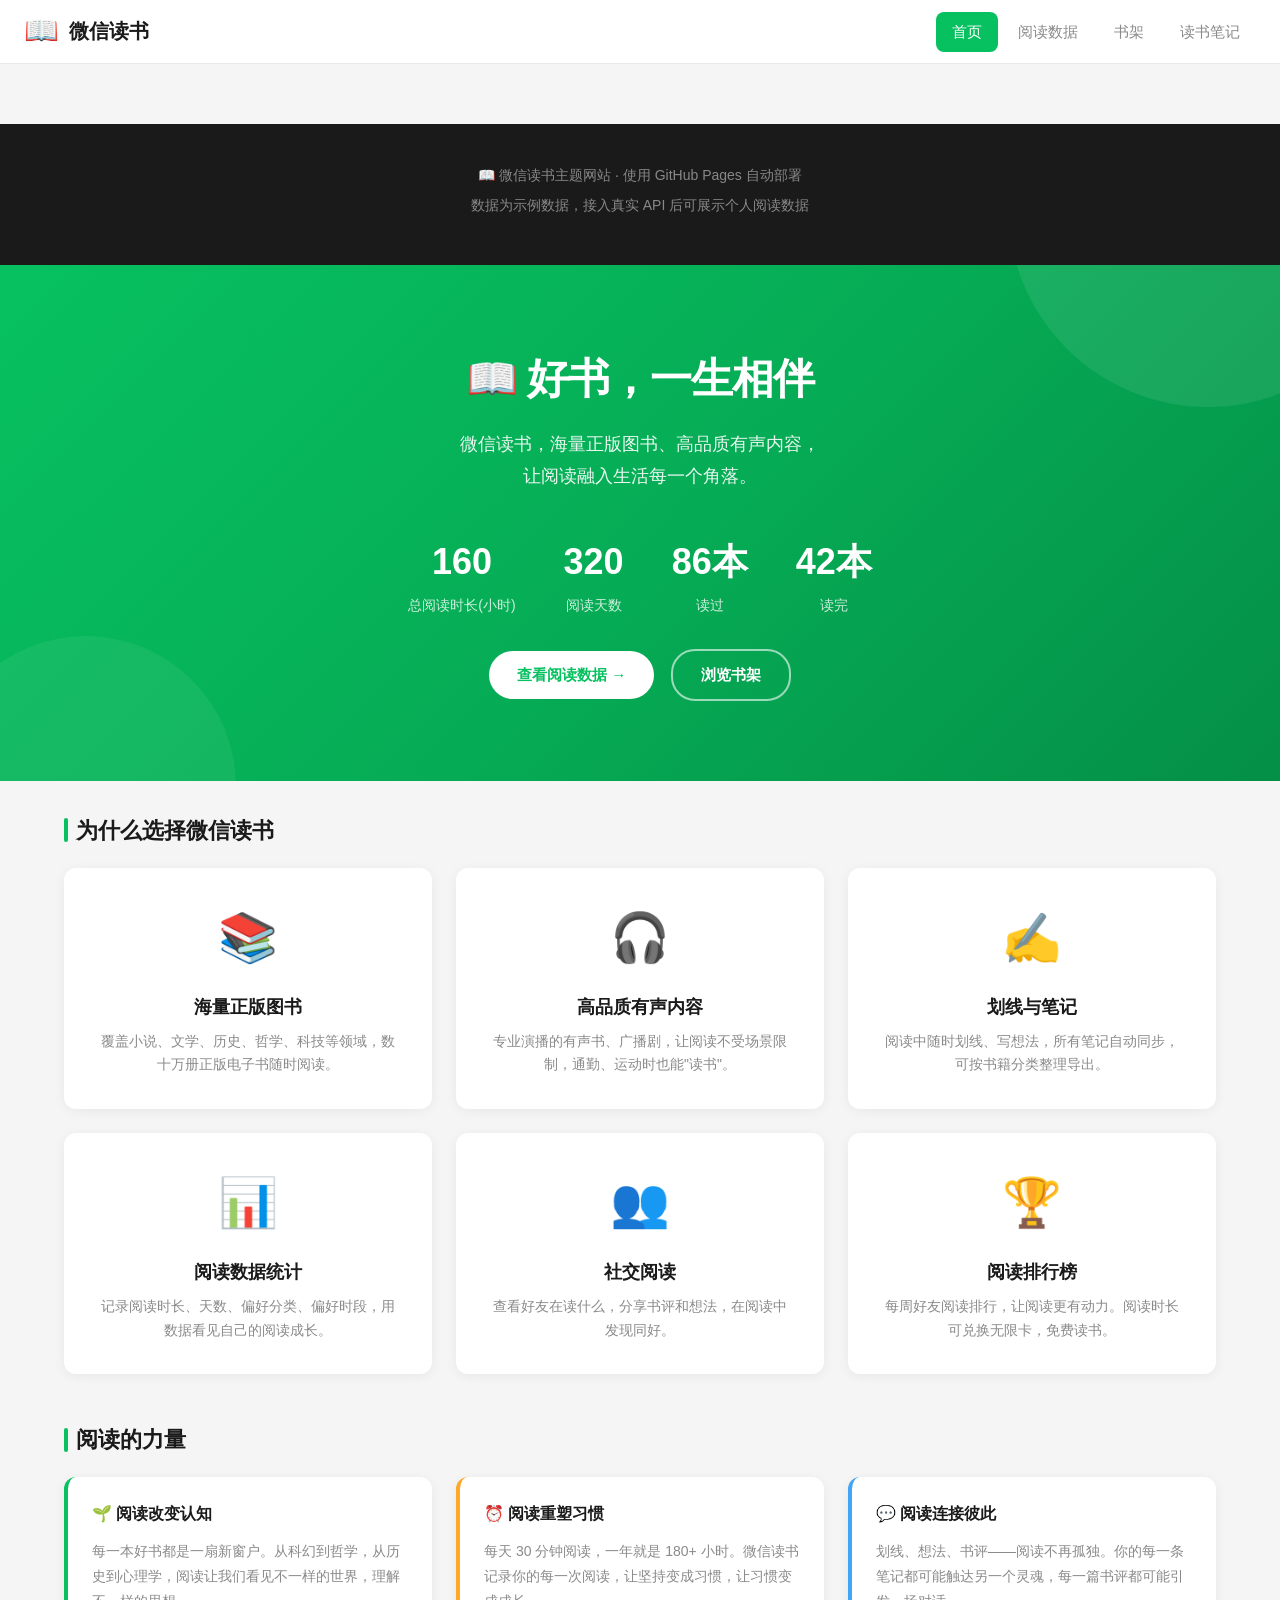
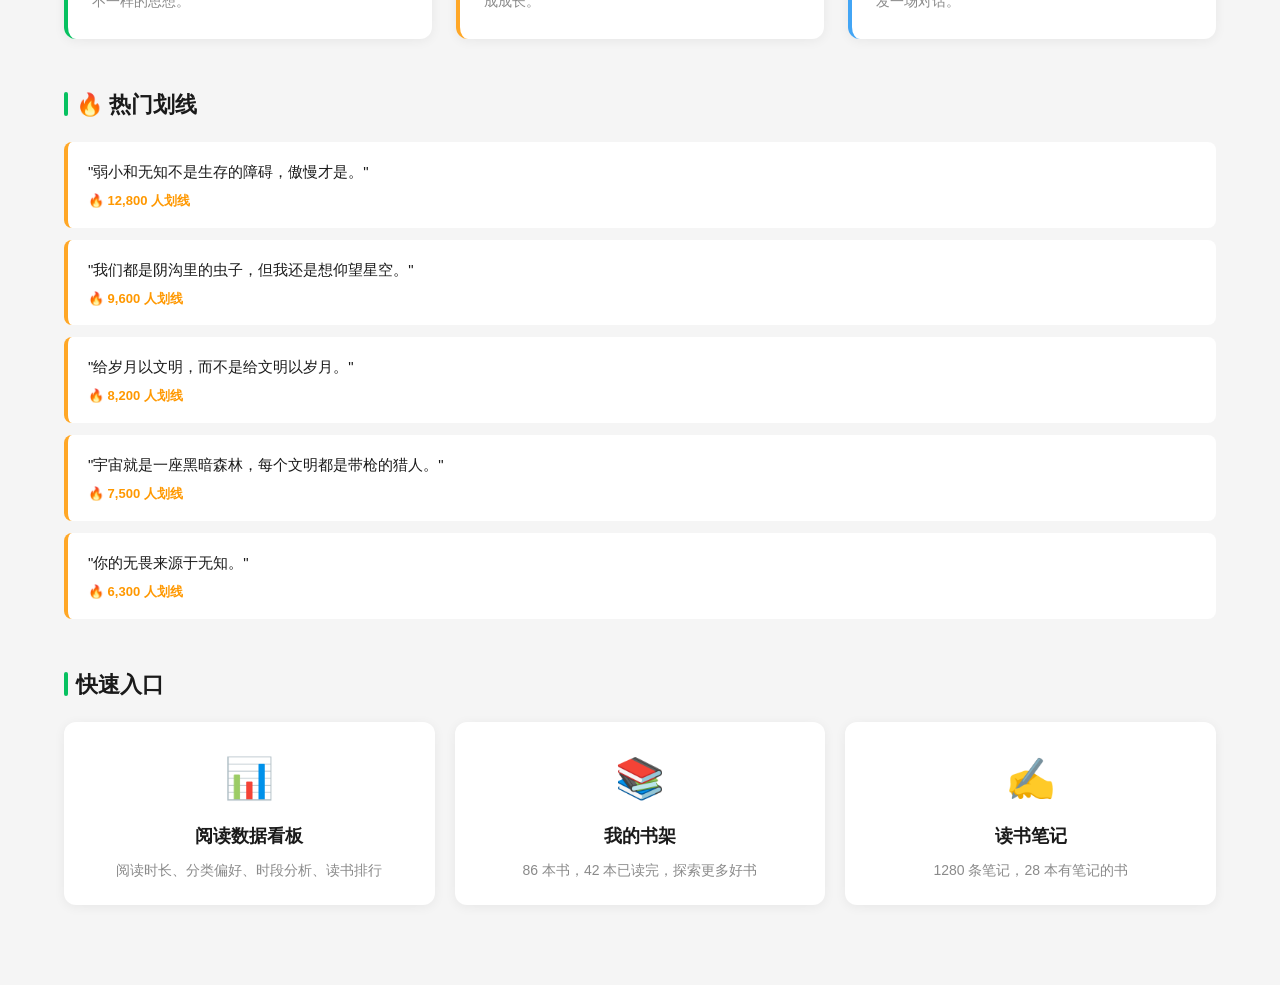
==== index.html @ cae7c401 "feat: 微信读书主题网站 — 首页/数据看板/书架/笔记 + GitHub Pages 自动部署" ====
<!DOCTYPE html>
<html lang="zh-CN">
<head>
  <meta charset="UTF-8">
  <meta name="viewport" content="width=device-width, initial-scale=1.0">
  <title>微信读书 · 阅读让生活更美好</title>
  <meta name="description" content="微信读书主题网站 — 阅读数据看板、书架展示、读书笔记，记录每一次阅读旅程。">
  <link rel="stylesheet" href="css/style.css">
</head>
<body>
  <script src="js/data.js"></script>
  <script src="js/common.js"></script>
  <script>initPage("home");</script>

  <!-- Hero -->
  <section class="hero">
    <div class="hero-content">
      <h1>📖 好书，一生相伴</h1>
      <p>微信读书，海量正版图书、高品质有声内容，<br>让阅读融入生活每一个角落。</p>
      <div class="hero-stats" id="heroStats"></div>
      <div style="margin-top: 32px;">
        <a href="dashboard.html" class="btn btn-primary">查看阅读数据 →</a>
        <a href="shelf.html" class="btn btn-outline" style="margin-left: 12px;">浏览书架</a>
      </div>
    </div>
  </section>

  <div class="container">
    <!-- 功能特性 -->
    <div class="section">
      <h2 class="section-title">为什么选择微信读书</h2>
      <div class="feature-grid">
        <div class="feature-card">
          <div class="feature-icon">📚</div>
          <div class="feature-title">海量正版图书</div>
          <div class="feature-desc">覆盖小说、文学、历史、哲学、科技等领域，数十万册正版电子书随时阅读。</div>
        </div>
        <div class="feature-card">
          <div class="feature-icon">🎧</div>
          <div class="feature-title">高品质有声内容</div>
          <div class="feature-desc">专业演播的有声书、广播剧，让阅读不受场景限制，通勤、运动时也能"读书"。</div>
        </div>
        <div class="feature-card">
          <div class="feature-icon">✍️</div>
          <div class="feature-title">划线与笔记</div>
          <div class="feature-desc">阅读中随时划线、写想法，所有笔记自动同步，可按书籍分类整理导出。</div>
        </div>
        <div class="feature-card">
          <div class="feature-icon">📊</div>
          <div class="feature-title">阅读数据统计</div>
          <div class="feature-desc">记录阅读时长、天数、偏好分类、偏好时段，用数据看见自己的阅读成长。</div>
        </div>
        <div class="feature-card">
          <div class="feature-icon">👥</div>
          <div class="feature-title">社交阅读</div>
          <div class="feature-desc">查看好友在读什么，分享书评和想法，在阅读中发现同好。</div>
        </div>
        <div class="feature-card">
          <div class="feature-icon">🏆</div>
          <div class="feature-title">阅读排行榜</div>
          <div class="feature-desc">每周好友阅读排行，让阅读更有动力。阅读时长可兑换无限卡，免费读书。</div>
        </div>
      </div>
    </div>

    <!-- 阅读理念 -->
    <div class="section">
      <h2 class="section-title">阅读的力量</h2>
      <div style="display: grid; grid-template-columns: repeat(auto-fit, minmax(300px, 1fr)); gap: 24px;">
        <div class="card" style="border-left: 4px solid var(--weread-green);">
          <h3 style="font-size: 16px; margin-bottom: 12px;">🌱 阅读改变认知</h3>
          <p style="font-size: 14px; color: var(--weread-text-secondary); line-height: 1.8;">每一本好书都是一扇新窗户。从科幻到哲学，从历史到心理学，阅读让我们看见不一样的世界，理解不一样的思想。</p>
        </div>
        <div class="card" style="border-left: 4px solid #ffa726;">
          <h3 style="font-size: 16px; margin-bottom: 12px;">⏰ 阅读重塑习惯</h3>
          <p style="font-size: 14px; color: var(--weread-text-secondary); line-height: 1.8;">每天 30 分钟阅读，一年就是 180+ 小时。微信读书记录你的每一次阅读，让坚持变成习惯，让习惯变成成长。</p>
        </div>
        <div class="card" style="border-left: 4px solid #42a5f5;">
          <h3 style="font-size: 16px; margin-bottom: 12px;">💬 阅读连接彼此</h3>
          <p style="font-size: 14px; color: var(--weread-text-secondary); line-height: 1.8;">划线、想法、书评——阅读不再孤独。你的每一条笔记都可能触达另一个灵魂，每一篇书评都可能引发一场对话。</p>
        </div>
      </div>
    </div>

    <!-- 热门划线 -->
    <div class="section">
      <h2 class="section-title">🔥 热门划线</h2>
      <div id="hotHighlights"></div>
    </div>

    <!-- 快速入口 -->
    <div class="section">
      <h2 class="section-title">快速入口</h2>
      <div style="display: grid; grid-template-columns: repeat(auto-fit, minmax(250px, 1fr)); gap: 20px;">
        <a href="dashboard.html" class="card" style="text-decoration: none; color: inherit; text-align: center;">
          <div style="font-size: 40px; margin-bottom: 12px;">📊</div>
          <h3 style="font-size: 18px;">阅读数据看板</h3>
          <p style="font-size: 14px; color: var(--weread-text-secondary); margin-top: 8px;">阅读时长、分类偏好、时段分析、读书排行</p>
        </a>
        <a href="shelf.html" class="card" style="text-decoration: none; color: inherit; text-align: center;">
          <div style="font-size: 40px; margin-bottom: 12px;">📚</div>
          <h3 style="font-size: 18px;">我的书架</h3>
          <p style="font-size: 14px; color: var(--weread-text-secondary); margin-top: 8px;">86 本书，42 本已读完，探索更多好书</p>
        </a>
        <a href="notes.html" class="card" style="text-decoration: none; color: inherit; text-align: center;">
          <div style="font-size: 40px; margin-bottom: 12px;">✍️</div>
          <h3 style="font-size: 18px;">读书笔记</h3>
          <p style="font-size: 14px; color: var(--weread-text-secondary); margin-top: 8px;">1280 条笔记，28 本有笔记的书</p>
        </a>
      </div>
    </div>
  </div>

  <script>
    // Hero 统计
    const overall = WEREAD_DATA.readData.overall;
    document.getElementById('heroStats').innerHTML = `
      <div class="hero-stat"><div class="num">${Math.round(overall.totalReadTime / 3600)}</div><div class="label">总阅读时长(小时)</div></div>
      <div class="hero-stat"><div class="num">${overall.readDays}</div><div class="label">阅读天数</div></div>
      <div class="hero-stat"><div class="num">${overall.readStat[0].counts}</div><div class="label">读过</div></div>
      <div class="hero-stat"><div class="num">${overall.readStat[1].counts}</div><div class="label">读完</div></div>
    `;

    // 热门划线
    const highlights = WEREAD_DATA.bestBookmarks["3300045871"] || [];
    document.getElementById('hotHighlights').innerHTML = highlights.map(h => `
      <div class="hot-highlight">
        <div class="hot-highlight-text">"${h.markText}"</div>
        <div class="hot-highlight-count">🔥 ${h.totalCount.toLocaleString()} 人划线</div>
      </div>
    `).join('');
  </script>
</body>
</html>
---- css/style.css ----
/* ============================================================
   微信读书主题网站 — 共享样式
   配色：微信读书绿 #07c160 / #1a884b
   ============================================================ */

:root {
  --weread-green: #07c160;
  --weread-green-dark: #06ad56;
  --weread-green-light: #e8f8ef;
  --weread-green-bg: #f6fef9;
  --weread-text: #1a1a1a;
  --weread-text-secondary: #8a8a8a;
  --weread-text-tertiary: #b0b0b0;
  --weread-border: #e8e8e8;
  --weread-bg: #f5f5f5;
  --weread-card-bg: #ffffff;
  --weread-shadow: 0 2px 12px rgba(0, 0, 0, 0.06);
  --weread-shadow-hover: 0 4px 20px rgba(0, 0, 0, 0.1);
  --weread-radius: 12px;
  --weread-radius-sm: 8px;
  --weread-radius-lg: 20px;
  --weread-transition: all 0.3s ease;
  --weread-font: -apple-system, BlinkMacSystemFont, "Segoe UI", "PingFang SC", "Hiragino Sans GB", "Microsoft YaHei", "Helvetica Neue", Helvetica, Arial, sans-serif;
}

* { margin: 0; padding: 0; box-sizing: border-box; }

body {
  font-family: var(--weread-font);
  background: var(--weread-bg);
  color: var(--weread-text);
  line-height: 1.6;
  -webkit-font-smoothing: antialiased;
}

a { color: var(--weread-green); text-decoration: none; transition: var(--weread-transition); }
a:hover { color: var(--weread-green-dark); }

/* ---- 导航栏 ---- */
.navbar {
  position: sticky; top: 0; z-index: 100;
  background: rgba(255, 255, 255, 0.95);
  backdrop-filter: blur(12px);
  border-bottom: 1px solid var(--weread-border);
  padding: 0 24px;
  height: 64px;
  display: flex; align-items: center; justify-content: space-between;
}
.navbar-brand {
  display: flex; align-items: center; gap: 10px;
  font-size: 20px; font-weight: 700; color: var(--weread-text);
}
.navbar-brand .logo { font-size: 28px; }
.navbar-nav { display: flex; gap: 4px; list-style: none; }
.navbar-nav a {
  display: block; padding: 8px 16px; border-radius: var(--weread-radius-sm);
  color: var(--weread-text-secondary); font-weight: 500; font-size: 15px;
}
.navbar-nav a:hover { background: var(--weread-green-light); color: var(--weread-green); }
.navbar-nav a.active { background: var(--weread-green); color: #fff; }

/* ---- 容器 ---- */
.container { max-width: 1200px; margin: 0 auto; padding: 32px 24px; }
.container-narrow { max-width: 800px; margin: 0 auto; padding: 32px 24px; }

/* ---- 卡片 ---- */
.card {
  background: var(--weread-card-bg);
  border-radius: var(--weread-radius);
  box-shadow: var(--weread-shadow);
  padding: 24px;
  transition: var(--weread-transition);
}
.card:hover { box-shadow: var(--weread-shadow-hover); }

/* ---- Hero 区域 ---- */
.hero {
  background: linear-gradient(135deg, #07c160 0%, #06ad56 50%, #048f47 100%);
  color: #fff;
  padding: 80px 24px;
  text-align: center;
  position: relative;
  overflow: hidden;
}
.hero::before {
  content: ''; position: absolute; top: -50%; right: -10%;
  width: 400px; height: 400px;
  background: rgba(255, 255, 255, 0.08);
  border-radius: 50%;
}
.hero::after {
  content: ''; position: absolute; bottom: -30%; left: -5%;
  width: 300px; height: 300px;
  background: rgba(255, 255, 255, 0.06);
  border-radius: 50%;
}
.hero-content { position: relative; z-index: 1; max-width: 700px; margin: 0 auto; }
.hero h1 { font-size: 42px; font-weight: 800; margin-bottom: 16px; letter-spacing: -1px; }
.hero p { font-size: 18px; opacity: 0.9; margin-bottom: 32px; line-height: 1.8; }
.hero-stats { display: flex; gap: 48px; justify-content: center; margin-top: 40px; }
.hero-stat { text-align: center; }
.hero-stat .num { font-size: 36px; font-weight: 800; }
.hero-stat .label { font-size: 14px; opacity: 0.8; margin-top: 4px; }

/* ---- 按钮 ---- */
.btn {
  display: inline-block; padding: 12px 28px;
  border-radius: 24px; font-weight: 600; font-size: 15px;
  border: none; cursor: pointer; transition: var(--weread-transition);
  text-decoration: none;
}
.btn-primary { background: #fff; color: var(--weread-green); }
.btn-primary:hover { background: #f0f0f0; color: var(--weread-green-dark); transform: translateY(-1px); }
.btn-outline { background: transparent; color: #fff; border: 2px solid rgba(255,255,255,0.6); }
.btn-outline:hover { background: rgba(255,255,255,0.15); border-color: #fff; }

/* ---- 页面标题 ---- */
.page-title {
  font-size: 28px; font-weight: 700; margin-bottom: 8px;
}
.page-subtitle {
  font-size: 15px; color: var(--weread-text-secondary); margin-bottom: 32px;
}

/* ---- 统计卡片网格 ---- */
.stats-grid {
  display: grid; grid-template-columns: repeat(auto-fit, minmax(200px, 1fr)); gap: 16px;
  margin-bottom: 32px;
}
.stat-card {
  background: var(--weread-card-bg); border-radius: var(--weread-radius);
  box-shadow: var(--weread-shadow); padding: 24px;
  text-align: center; transition: var(--weread-transition);
  border-top: 3px solid var(--weread-green);
}
.stat-card:hover { transform: translateY(-2px); box-shadow: var(--weread-shadow-hover); }
.stat-card .icon { font-size: 32px; margin-bottom: 8px; }
.stat-card .value { font-size: 32px; font-weight: 800; color: var(--weread-text); }
.stat-card .label { font-size: 14px; color: var(--weread-text-secondary); margin-top: 4px; }

/* ---- 图表容器 ---- */
.chart-grid {
  display: grid; grid-template-columns: repeat(2, 1fr); gap: 24px; margin-bottom: 32px;
}
.chart-card { background: var(--weread-card-bg); border-radius: var(--weread-radius); box-shadow: var(--weread-shadow); padding: 24px; }
.chart-card.full-width { grid-column: 1 / -1; }
.chart-card h3 { font-size: 16px; font-weight: 600; margin-bottom: 16px; color: var(--weread-text); }
.chart-container { position: relative; height: 280px; }

@media (max-width: 768px) {
  .chart-grid { grid-template-columns: 1fr; }
  .hero h1 { font-size: 30px; }
  .hero p { font-size: 16px; }
  .hero-stats { gap: 24px; }
  .hero-stat .num { font-size: 28px; }
  .navbar { padding: 0 16px; }
  .navbar-nav a { padding: 8px 10px; font-size: 14px; }
  .container { padding: 20px 16px; }
}

/* ---- 书架网格 ---- */
.shelf-grid {
  display: grid; grid-template-columns: repeat(auto-fill, minmax(160px, 1fr)); gap: 20px;
}
.book-card {
  background: var(--weread-card-bg); border-radius: var(--weread-radius);
  box-shadow: var(--weread-shadow); overflow: hidden;
  cursor: pointer; transition: var(--weread-transition);
}
.book-card:hover { transform: translateY(-4px); box-shadow: var(--weread-shadow-hover); }
.book-cover {
  width: 100%; aspect-ratio: 3/4; object-fit: cover;
  background: var(--weread-green-light);
  display: flex; align-items: center; justify-content: center;
  font-size: 48px;
}
.book-info { padding: 12px 16px; }
.book-title { font-size: 15px; font-weight: 600; margin-bottom: 4px; overflow: hidden; text-overflow: ellipsis; white-space: nowrap; }
.book-author { font-size: 13px; color: var(--weread-text-secondary); overflow: hidden; text-overflow: ellipsis; white-space: nowrap; }
.book-meta { display: flex; gap: 8px; margin-top: 6px; }
.book-tag {
  font-size: 11px; padding: 2px 8px; border-radius: 4px;
  background: var(--weread-green-light); color: var(--weread-green);
}
.book-tag.finished { background: #e8f5e9; color: #2e7d32; }
.book-tag.reading { background: #fff3e0; color: #e65100; }
.book-tag.secret { background: #fce4ec; color: #c62828; }
.book-tag.top { background: #fff8e1; color: #f57f17; }

/* ---- 筛选栏 ---- */
.filter-bar {
  display: flex; gap: 12px; flex-wrap: wrap; margin-bottom: 24px;
}
.filter-chip {
  padding: 6px 16px; border-radius: 20px; font-size: 14px; font-weight: 500;
  background: var(--weread-card-bg); color: var(--weread-text-secondary);
  border: 1px solid var(--weread-border); cursor: pointer; transition: var(--weread-transition);
}
.filter-chip:hover { border-color: var(--weread-green); color: var(--weread-green); }
.filter-chip.active { background: var(--weread-green); color: #fff; border-color: var(--weread-green); }

/* ---- 笔记列表 ---- */
.notes-book {
  margin-bottom: 32px;
}
.notes-book-header {
  display: flex; align-items: center; gap: 12px; margin-bottom: 16px;
  padding-bottom: 12px; border-bottom: 2px solid var(--weread-green-light);
}
.notes-book-header img { width: 48px; height: 64px; border-radius: 4px; }
.notes-book-title { font-size: 18px; font-weight: 700; }
.notes-book-author { font-size: 13px; color: var(--weread-text-secondary); }
.notes-count {
  margin-left: auto; font-size: 13px; color: var(--weread-text-tertiary);
}
.note-item {
  background: var(--weread-card-bg); border-radius: var(--weread-radius-sm);
  padding: 16px 20px; margin-bottom: 12px;
  border-left: 4px solid var(--weread-green);
  box-shadow: 0 1px 4px rgba(0,0,0,0.04);
}
.note-chapter { font-size: 12px; color: var(--weread-text-tertiary); margin-bottom: 8px; }
.note-text {
  font-size: 15px; line-height: 1.8; color: var(--weread-text);
}
.note-text.highlight { font-style: italic; color: #444; }
.note-review {
  background: var(--weread-green-light); border-radius: var(--weread-radius-sm);
  padding: 12px 16px; margin-top: 8px; font-size: 14px; line-height: 1.7;
  color: #2c5e3f;
}
.note-review::before { content: "💭 "; }
.note-meta { font-size: 12px; color: var(--weread-text-tertiary); margin-top: 6px; }

/* ---- 排行列表 ---- */
.ranking-list { list-style: none; }
.ranking-item {
  display: flex; align-items: center; gap: 12px;
  padding: 12px 0; border-bottom: 1px solid var(--weread-border);
}
.ranking-item:last-child { border-bottom: none; }
.ranking-num {
  width: 28px; height: 28px; border-radius: 50%;
  display: flex; align-items: center; justify-content: center;
  font-weight: 700; font-size: 14px; flex-shrink: 0;
  background: var(--weread-green-light); color: var(--weread-green);
}
.ranking-num.top3 { background: var(--weread-green); color: #fff; }
.ranking-info { flex: 1; min-width: 0; }
.ranking-title { font-size: 15px; font-weight: 600; }
.ranking-author { font-size: 13px; color: var(--weread-text-secondary); }
.ranking-time { font-size: 14px; color: var(--weread-green); font-weight: 600; }

/* ---- 特色卡片 ---- */
.feature-grid {
  display: grid; grid-template-columns: repeat(auto-fit, minmax(280px, 1fr)); gap: 24px;
}
.feature-card {
  background: var(--weread-card-bg); border-radius: var(--weread-radius);
  box-shadow: var(--weread-shadow); padding: 32px;
  text-align: center; transition: var(--weread-transition);
}
.feature-card:hover { transform: translateY(-4px); box-shadow: var(--weread-shadow-hover); }
.feature-icon { font-size: 48px; margin-bottom: 16px; }
.feature-title { font-size: 18px; font-weight: 700; margin-bottom: 8px; }
.feature-desc { font-size: 14px; color: var(--weread-text-secondary); line-height: 1.7; }

/* ---- 热门划线 ---- */
.hot-highlight {
  background: var(--weread-card-bg); border-radius: var(--weread-radius-sm);
  padding: 16px 20px; margin-bottom: 12px;
  border-left: 4px solid #ffa726;
}
.hot-highlight-text { font-size: 15px; line-height: 1.8; margin-bottom: 6px; }
.hot-highlight-count { font-size: 13px; color: #ff9800; font-weight: 600; }

/* ---- Footer ---- */
.footer {
  background: #1a1a1a; color: #888; text-align: center;
  padding: 40px 24px; margin-top: 60px;
}
.footer p { font-size: 14px; margin-bottom: 8px; }
.footer a { color: var(--weread-green); }

/* ---- 进度条 ---- */
.progress-bar {
  width: 100%; height: 6px; background: var(--weread-border);
  border-radius: 3px; overflow: hidden; margin-top: 4px;
}
.progress-fill {
  height: 100%; background: var(--weread-green); border-radius: 3px;
  transition: width 0.6s ease;
}

/* ---- Section 间距 ---- */
.section { margin-bottom: 48px; }
.section-title {
  font-size: 22px; font-weight: 700; margin-bottom: 20px;
  display: flex; align-items: center; gap: 8px;
}
.section-title::before {
  content: ''; width: 4px; height: 24px; background: var(--weread-green); border-radius: 2px;
}

/* ---- 响应式 ---- */
@media (max-width: 600px) {
  .navbar-nav { gap: 0; }
  .navbar-nav a { padding: 8px 8px; font-size: 13px; }
  .navbar-brand { font-size: 16px; }
  .navbar-brand .logo { font-size: 22px; }
  .shelf-grid { grid-template-columns: repeat(3, 1fr); gap: 12px; }
  .book-info { padding: 8px; }
  .book-title { font-size: 13px; }
  .book-author { font-size: 11px; }
}
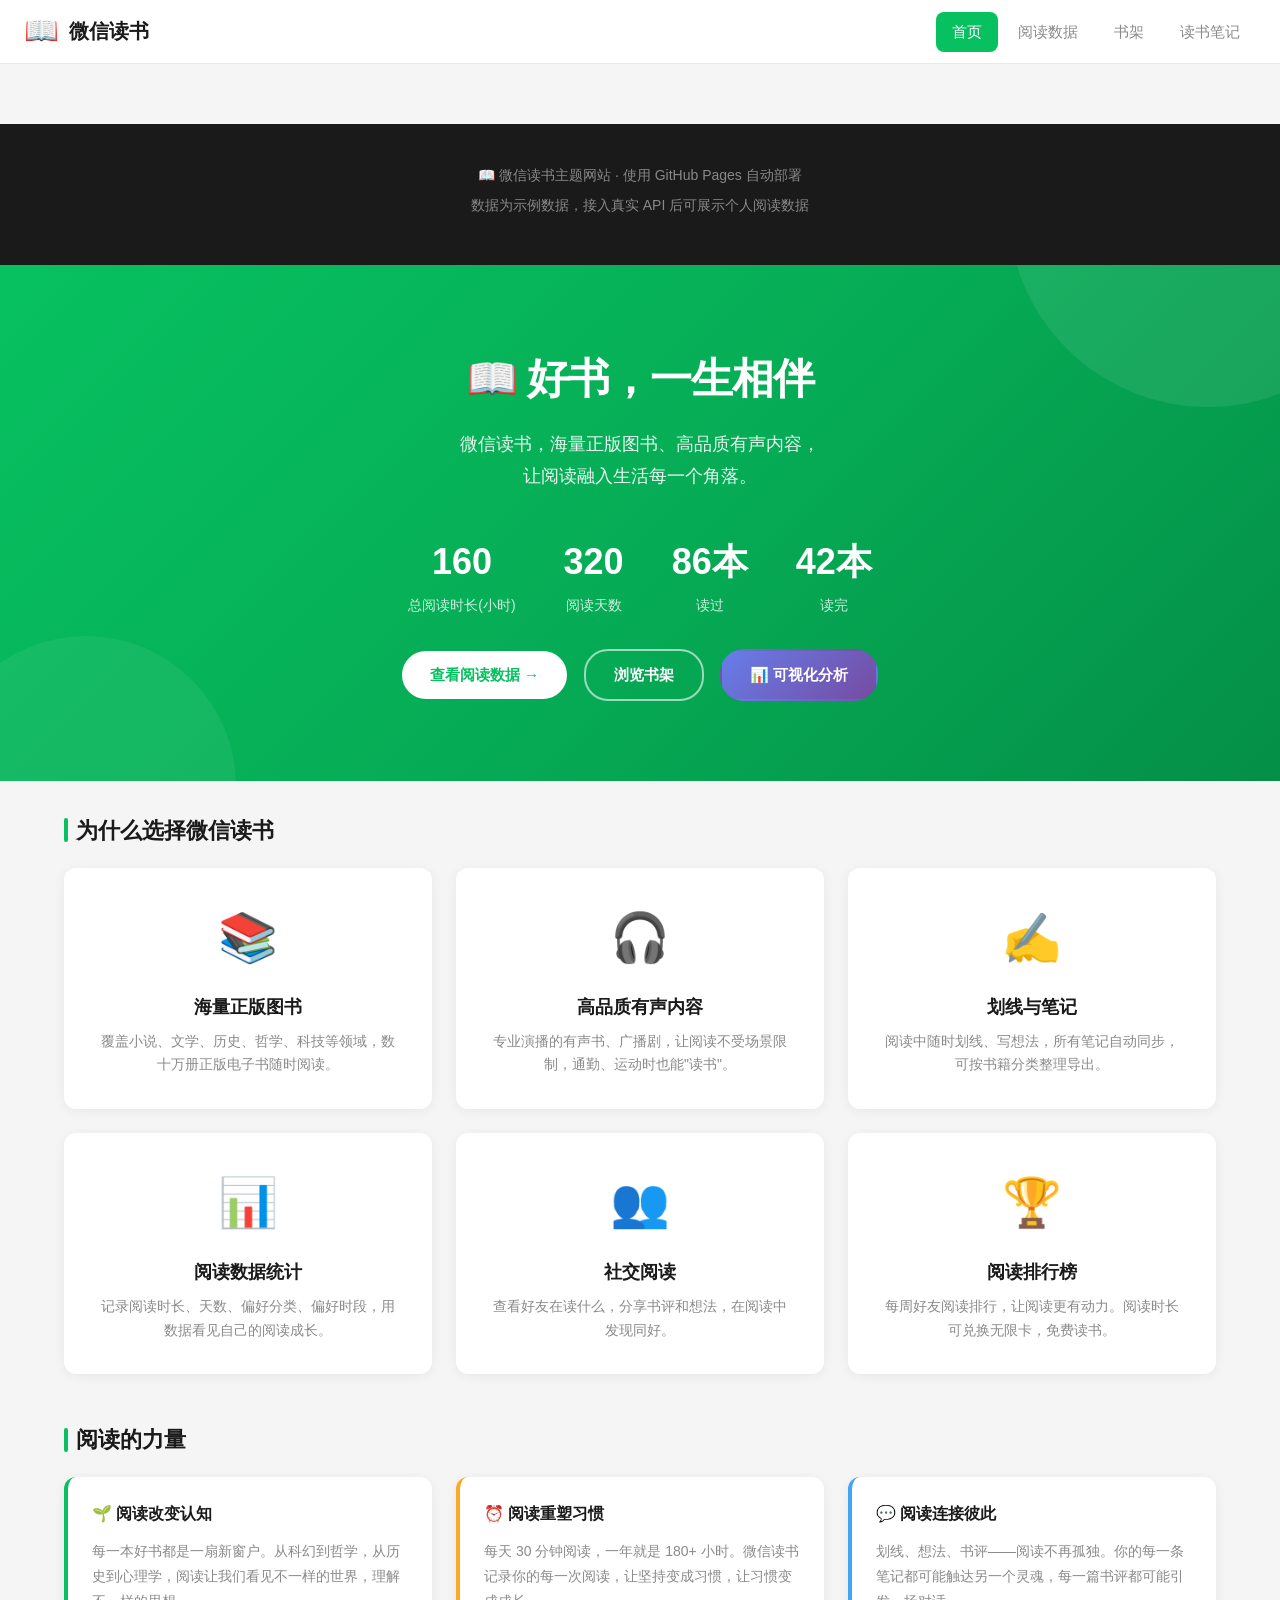
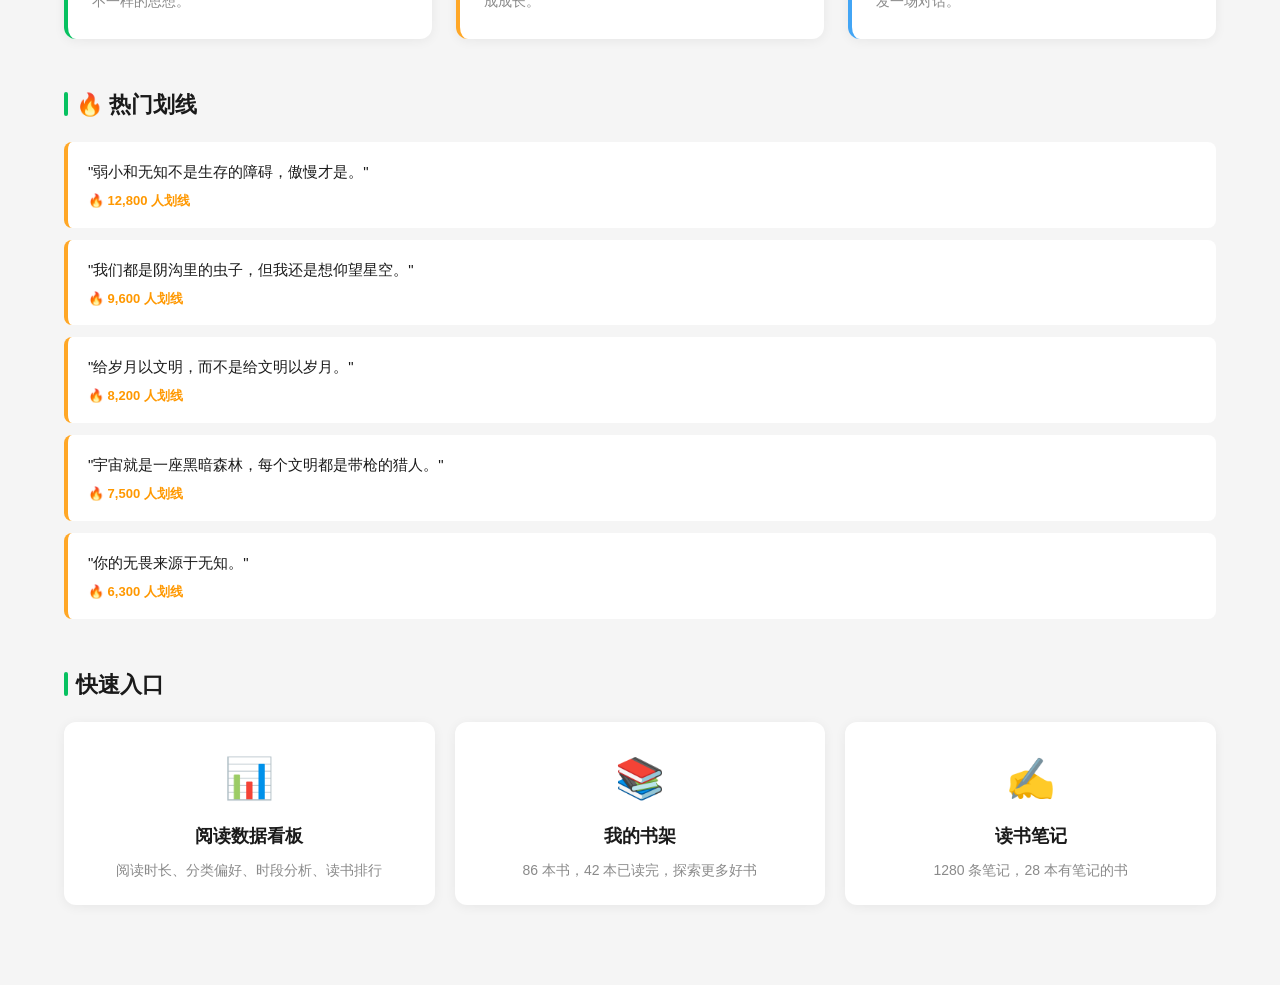
==== commit c1aad21e: "feat: add reading analytics dashboard with ECharts visualization" ====
--- a/index.html
+++ b/index.html
@@ -21,6 +21,7 @@
       <div style="margin-top: 32px;">
         <a href="dashboard.html" class="btn btn-primary">查看阅读数据 →</a>
         <a href="shelf.html" class="btn btn-outline" style="margin-left: 12px;">浏览书架</a>
+        <a href="analytics.html" class="btn btn-outline" style="margin-left: 12px; background: linear-gradient(135deg,#667eea,#764ba2); color:#fff; border-color:transparent;">📊 可视化分析</a>
       </div>
     </div>
   </section>
